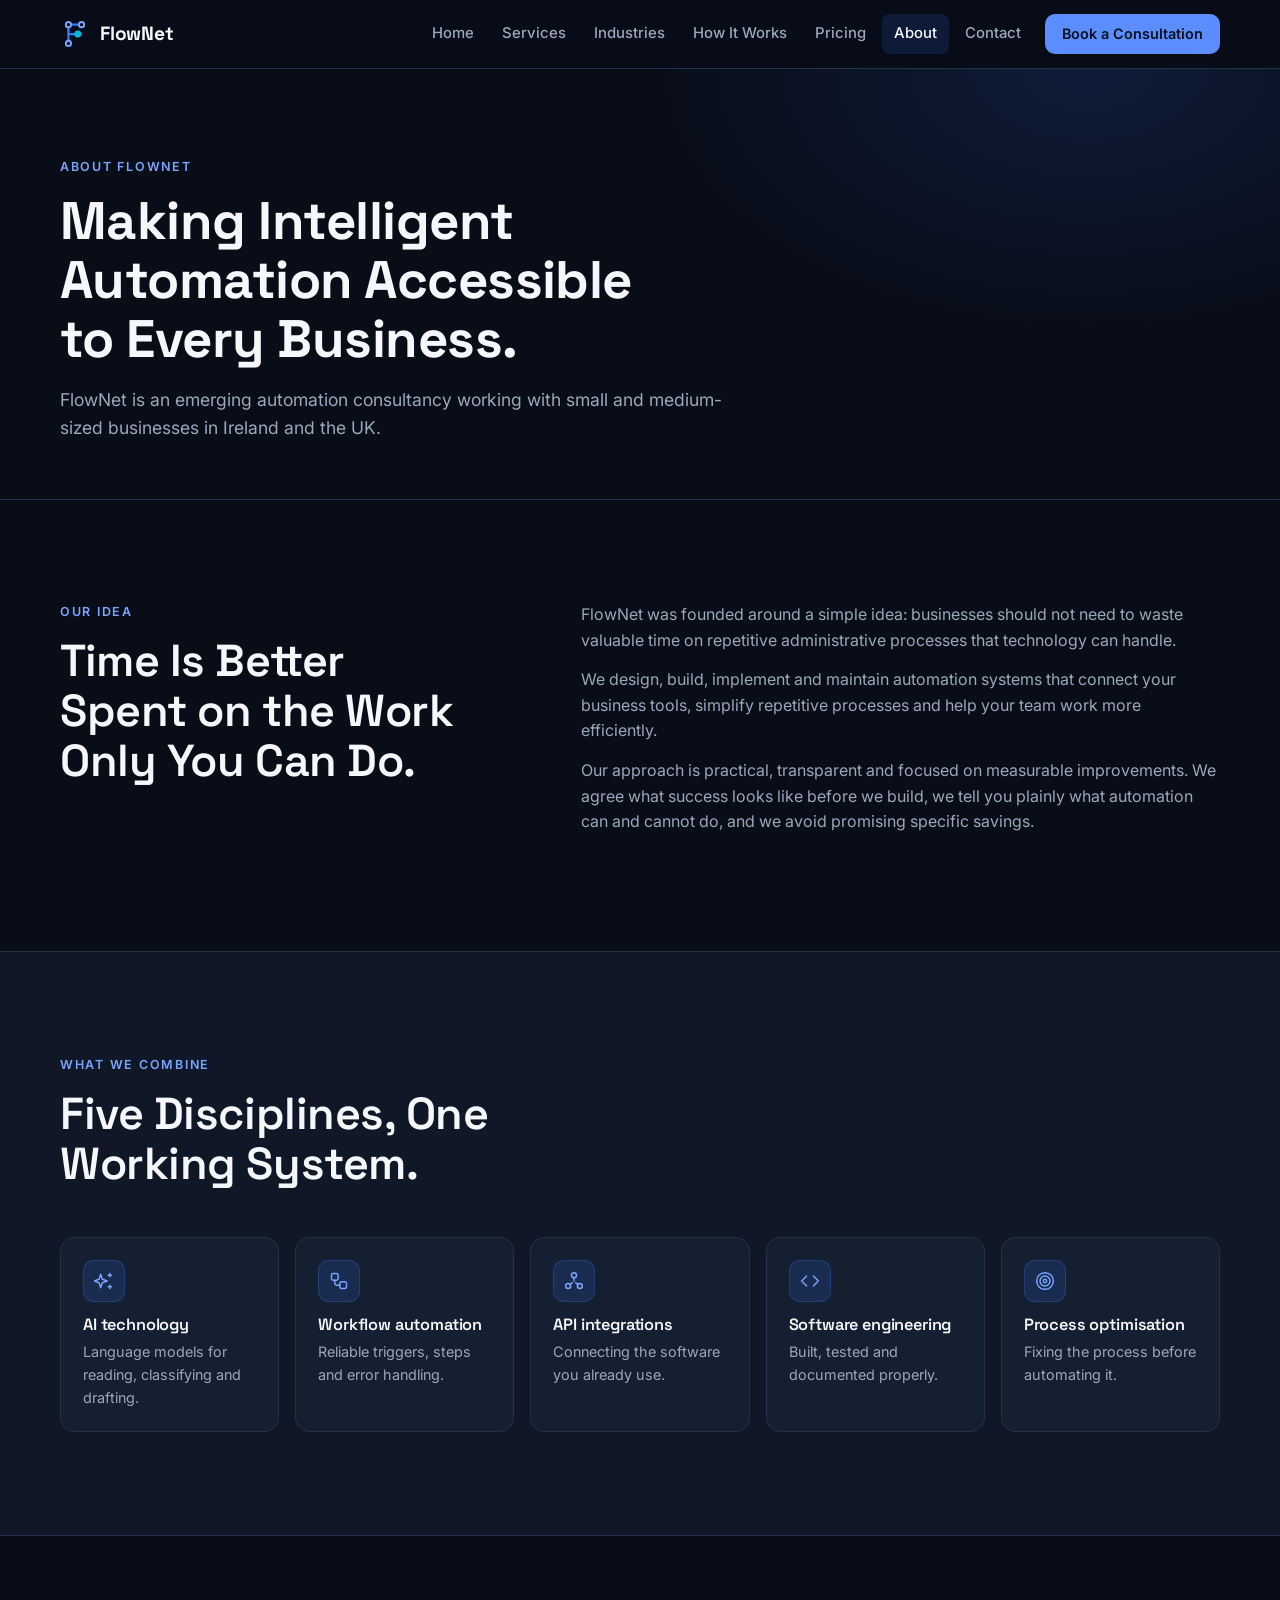
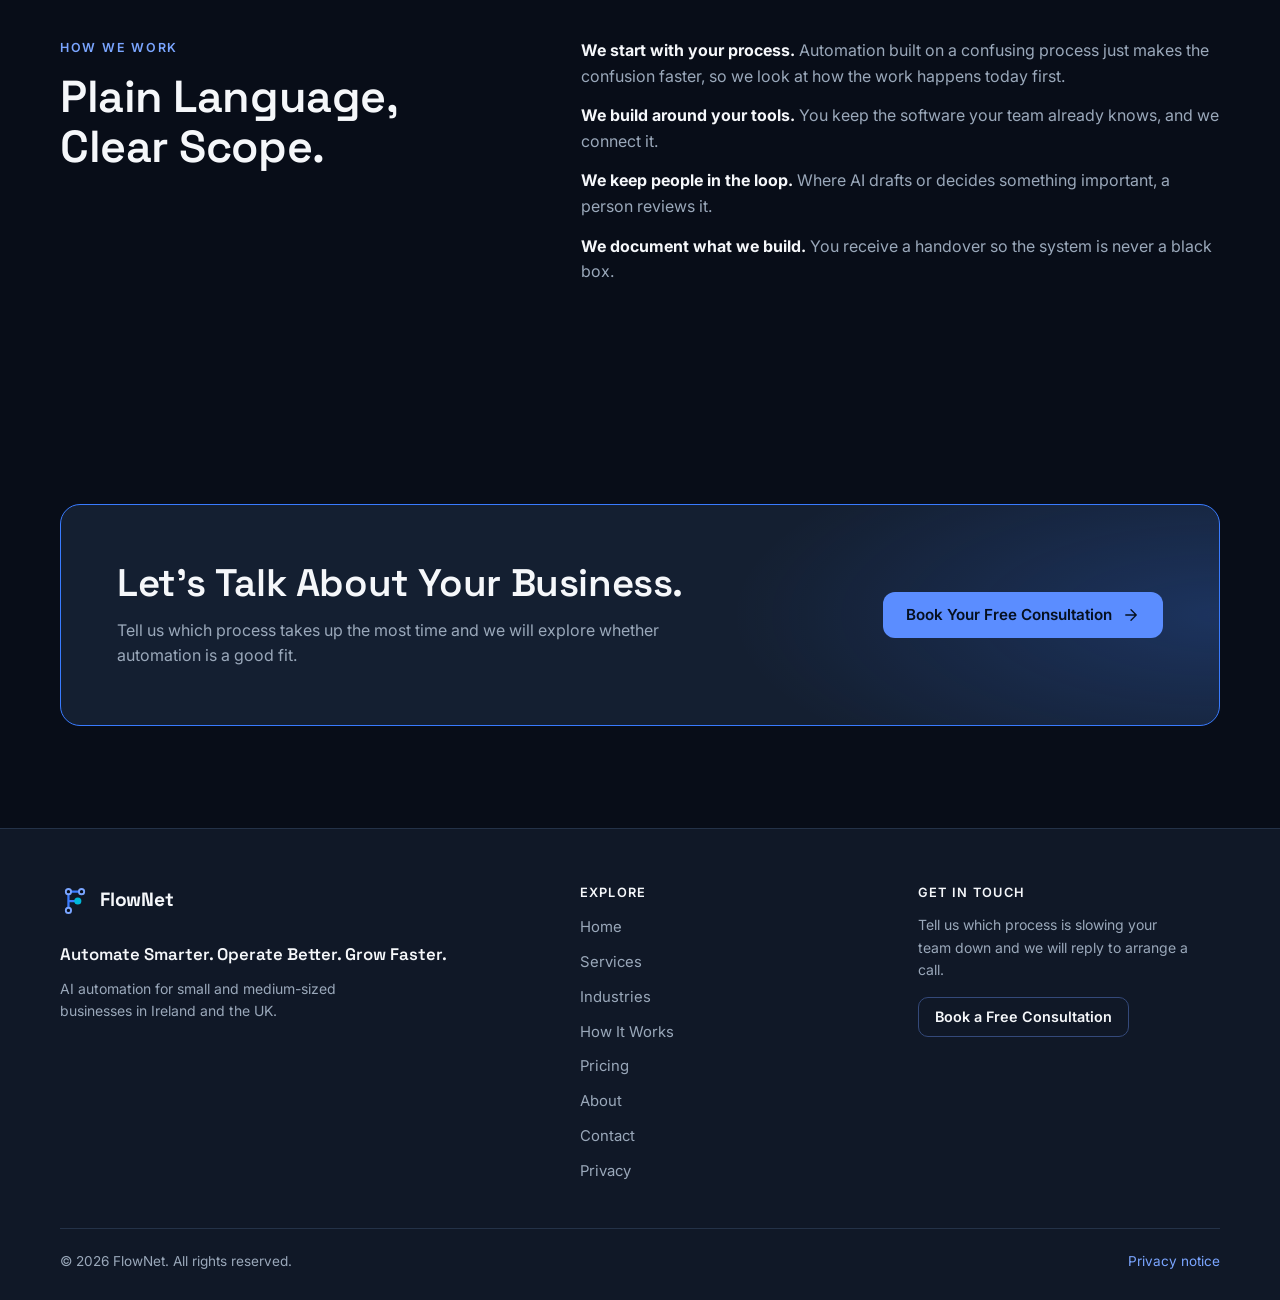
==== about.html @ 4395bc80 "Initial site" ====
<!doctype html>
<html lang="en-IE">
<head>
<meta charset="utf-8">
<meta name="viewport" content="width=device-width, initial-scale=1, viewport-fit=cover">
<title>About FlowNet | AI Automation Consultancy</title>
<meta name="description" content="FlowNet is an emerging AI automation consultancy helping small and medium-sized businesses in Ireland and the UK simplify repetitive work.">
<meta name="theme-color" content="#080d18">
<meta property="og:title" content="About FlowNet | AI Automation Consultancy">
<meta property="og:description" content="FlowNet is an emerging AI automation consultancy helping small and medium-sized businesses in Ireland and the UK simplify repetitive work.">
<meta property="og:type" content="website">
<meta property="og:site_name" content="FlowNet">
<link rel="icon" href="favicon.svg" type="image/svg+xml">
<link rel="preconnect" href="https://fonts.googleapis.com"><link rel="preconnect" href="https://fonts.gstatic.com" crossorigin><link rel="stylesheet" href="https://fonts.googleapis.com/css2?family=Inter:wght@400;500;600&amp;family=Space+Grotesk:wght@500;600;700&amp;display=swap">
<link rel="stylesheet" href="css/styles.css">

</head>
<body>
<a class="skip" href="#main">Skip to content</a><header class="site-header"><div class="wrap nav"><a class="brand" href="index.html" aria-label="FlowNet home"><svg viewBox="0 0 32 32" fill="none" aria-hidden="true"><path d="M9 6v20M9 6h14M9 16h10" stroke="#397bff" stroke-width="2.4" stroke-linecap="round" stroke-linejoin="round"/><circle cx="9" cy="6" r="2.8" fill="#080d18" stroke="#7aa5ff" stroke-width="2"/><circle cx="23" cy="6" r="2.8" fill="#080d18" stroke="#7aa5ff" stroke-width="2"/><circle cx="9" cy="26" r="2.8" fill="#080d18" stroke="#7aa5ff" stroke-width="2"/><circle cx="19" cy="16" r="2.8" fill="#00b8d9" stroke="#00b8d9" stroke-width="2"/></svg>FlowNet</a><button class="nav-toggle" id="nav-toggle" aria-expanded="false" aria-controls="nav-links" aria-label="Toggle menu"><span class="ic-menu"><svg class="ic" width="22" height="22" viewBox="0 0 24 24" fill="none" stroke="currentColor" stroke-width="1.75" stroke-linecap="round" stroke-linejoin="round" aria-hidden="true"><path d="M4 6h16M4 12h16M4 18h16"/></svg></span><span class="ic-x"><svg class="ic" width="22" height="22" viewBox="0 0 24 24" fill="none" stroke="currentColor" stroke-width="1.75" stroke-linecap="round" stroke-linejoin="round" aria-hidden="true"><path d="M18 6 6 18M6 6l12 12"/></svg></span></button><nav class="nav-links" id="nav-links" aria-label="Main"><a href="index.html">Home</a><a href="services.html">Services</a><a href="industries.html">Industries</a><a href="index.html#how-it-works">How It Works</a><a href="pricing.html">Pricing</a><a href="about.html" aria-current="page">About</a><a href="contact.html">Contact</a><span class="nav-cta"><a class="btn btn-primary btn-sm" href="contact.html#consult">Book a Consultation</a></span></nav></div></header>
<main id="main">
<section class="pg-hero"><div class="wrap"><p class="eyebrow">About FlowNet</p><h1>Making Intelligent Automation Accessible to Every Business.</h1><p class="lede">FlowNet is an emerging automation consultancy working with small and medium-sized businesses in Ireland and the UK.</p></div></section><section class="section"><div class="wrap split"><div><p class="eyebrow">Our idea</p><h2>Time Is Better Spent on the Work Only You Can Do.</h2></div>
<div class="prose"><p>FlowNet was founded around a simple idea: businesses should not need to waste valuable time on repetitive administrative processes that technology can handle.</p>
<p>We design, build, implement and maintain automation systems that connect your business tools, simplify repetitive processes and help your team work more efficiently.</p>
<p>Our approach is practical, transparent and focused on measurable improvements. We agree what success looks like before we build, we tell you plainly what automation can and cannot do, and we avoid promising specific savings.</p></div></div></section>
<section class="section alt"><div class="wrap"><div class="sec-head"><div><p class="eyebrow">What we combine</p><h2>Five Disciplines, One Working System.</h2></div></div>
<div class="pillars"><div class="card"><span class="ib"><svg class="ic" width="20" height="20" viewBox="0 0 24 24" fill="none" stroke="currentColor" stroke-width="1.75" stroke-linecap="round" stroke-linejoin="round" aria-hidden="true"><path d="M9.94 14.06 8 20l-1.94-5.94L0 12l6.06-2.06L8 4l1.94 5.94L16 12zM19 3v4M21 5h-4M19 17v4M21 19h-4"/></svg></span><h3>AI technology</h3><p>Language models for reading, classifying and drafting.</p></div><div class="card"><span class="ib"><svg class="ic" width="20" height="20" viewBox="0 0 24 24" fill="none" stroke="currentColor" stroke-width="1.75" stroke-linecap="round" stroke-linejoin="round" aria-hidden="true"><rect width="8" height="8" x="3" y="3" rx="2"/><path d="M7 11v4a2 2 0 0 0 2 2h4"/><rect width="8" height="8" x="13" y="13" rx="2"/></svg></span><h3>Workflow automation</h3><p>Reliable triggers, steps and error handling.</p></div><div class="card"><span class="ib"><svg class="ic" width="20" height="20" viewBox="0 0 24 24" fill="none" stroke="currentColor" stroke-width="1.75" stroke-linecap="round" stroke-linejoin="round" aria-hidden="true"><circle cx="12" cy="5" r="3"/><circle cx="5" cy="18" r="3"/><circle cx="19" cy="18" r="3"/><path d="M12 8v4M10 14l-3 2.5M14 14l3 2.5"/></svg></span><h3>API integrations</h3><p>Connecting the software you already use.</p></div><div class="card"><span class="ib"><svg class="ic" width="20" height="20" viewBox="0 0 24 24" fill="none" stroke="currentColor" stroke-width="1.75" stroke-linecap="round" stroke-linejoin="round" aria-hidden="true"><path d="m16 18 6-6-6-6M8 6l-6 6 6 6"/></svg></span><h3>Software engineering</h3><p>Built, tested and documented properly.</p></div><div class="card"><span class="ib"><svg class="ic" width="20" height="20" viewBox="0 0 24 24" fill="none" stroke="currentColor" stroke-width="1.75" stroke-linecap="round" stroke-linejoin="round" aria-hidden="true"><circle cx="12" cy="12" r="10"/><circle cx="12" cy="12" r="6"/><circle cx="12" cy="12" r="2"/></svg></span><h3>Process optimisation</h3><p>Fixing the process before automating it.</p></div></div></div></section>
<section class="section"><div class="wrap split"><div><p class="eyebrow">How we work</p><h2>Plain Language, Clear Scope.</h2></div>
<div class="prose"><p><strong>We start with your process.</strong> Automation built on a confusing process just makes the confusion faster, so we look at how the work happens today first.</p>
<p><strong>We build around your tools.</strong> You keep the software your team already knows, and we connect it.</p>
<p><strong>We keep people in the loop.</strong> Where AI drafts or decides something important, a person reviews it.</p>
<p><strong>We document what we build.</strong> You receive a handover so the system is never a black box.</p></div></div></section>
<section class="section"><div class="wrap"><div class="cta"><div><h2>Let's Talk About Your Business.</h2><p>Tell us which process takes up the most time and we will explore whether automation is a good fit.</p></div><a class="btn btn-primary" href="contact.html#consult">Book Your Free Consultation<svg class="ic" width="18" height="18" viewBox="0 0 24 24" fill="none" stroke="currentColor" stroke-width="1.75" stroke-linecap="round" stroke-linejoin="round" aria-hidden="true"><path d="M5 12h14M12 5l7 7-7 7"/></svg></a></div></div></section>
</main>
<footer class="site-footer"><div class="wrap"><div class="foot-grid"><div><a class="brand" href="index.html"><svg viewBox="0 0 32 32" fill="none" aria-hidden="true"><path d="M9 6v20M9 6h14M9 16h10" stroke="#397bff" stroke-width="2.4" stroke-linecap="round" stroke-linejoin="round"/><circle cx="9" cy="6" r="2.8" fill="#080d18" stroke="#7aa5ff" stroke-width="2"/><circle cx="23" cy="6" r="2.8" fill="#080d18" stroke="#7aa5ff" stroke-width="2"/><circle cx="9" cy="26" r="2.8" fill="#080d18" stroke="#7aa5ff" stroke-width="2"/><circle cx="19" cy="16" r="2.8" fill="#00b8d9" stroke="#00b8d9" stroke-width="2"/></svg>FlowNet</a><p class="foot-tag">Automate Smarter. Operate Better. Grow Faster.</p><p class="muted small" style="max-width:36ch">AI automation for small and medium-sized businesses in Ireland and the UK.</p></div><div><h4>Explore</h4><ul><li><a href="index.html">Home</a></li><li><a href="services.html">Services</a></li><li><a href="industries.html">Industries</a></li><li><a href="index.html#how-it-works">How It Works</a></li><li><a href="pricing.html">Pricing</a></li><li><a href="about.html">About</a></li><li><a href="contact.html">Contact</a></li><li><a href="privacy.html">Privacy</a></li></ul></div><div><h4>Get in touch</h4><p class="muted small" style="margin-bottom:16px;max-width:30ch">Tell us which process is slowing your team down and we will reply to arrange a call.</p><a class="btn btn-ghost btn-sm" href="contact.html#consult">Book a Free Consultation</a></div></div><div class="foot-bottom"><span>© 2026 FlowNet. All rights reserved.</span><a href="privacy.html">Privacy notice</a></div></div></footer>
<script src="js/config.js"></script>
<script src="js/main.js"></script>
</body>
</html>
---- css/styles.css ----
/* FlowNet design system
   Layout concept: dark technical canvas, one electric-blue accent, workflow connectors as the recurring motif.
   The brand is deliberately dark-only; every colour is a token defined here. */
:root {
  --bg: #080d18;
  --bg-2: #101827;
  --card: #141f31;
  --card-2: #1a2740;
  --accent: #397bff;
  --accent-hi: #7aa5ff;
  --accent-2: #00b8d9;
  --btn: #5b8dff;
  --btn-hover: #7aa5ff;
  --on-btn: #06101f;
  --fg: #f5f7fa;
  --fg-2: #9aa8ba;
  --line: #243248;
  --line-hi: #34497a;
  --ok: #4cd3a0;
  --err: #ff8a8a;
  --font-display: "Space Grotesk", "Inter", system-ui, sans-serif;
  --font-body: "Inter", system-ui, -apple-system, "Segoe UI", sans-serif;
  --radius: 14px;
  --radius-sm: 10px;
  --maxw: 1160px;
  color-scheme: dark;
}

*, *::before, *::after { box-sizing: border-box; }
html { scroll-behavior: smooth; scroll-padding-top: 84px; }
body {
  margin: 0;
  background: var(--bg);
  color: var(--fg);
  font-family: var(--font-body);
  font-size: 16px;
  line-height: 1.6;
  -webkit-font-smoothing: antialiased;
  overflow-x: hidden;
}
img, svg { max-width: 100%; }
a { color: var(--accent-hi); text-decoration: none; }
a:hover { text-decoration: underline; text-underline-offset: 3px; }
:focus-visible { outline: 2px solid var(--accent-hi); outline-offset: 3px; border-radius: 4px; }
h1, h2, h3, h4 { font-family: var(--font-display); line-height: 1.12; margin: 0; letter-spacing: -0.01em; text-wrap: balance; }
h1 { font-size: clamp(2.5rem, 6vw, 4.4rem); font-weight: 700; }
h2 { font-size: clamp(1.9rem, 3.6vw, 2.8rem); font-weight: 600; }
h3 { font-size: 1.25rem; font-weight: 600; }
h4 { font-size: 1.05rem; font-weight: 600; }
p { margin: 0; }
ul, ol { margin: 0; padding: 0; list-style: none; }
.ic { flex: none; }

.skip { position: absolute; left: -9999px; top: 8px; background: var(--btn); color: var(--on-btn); padding: 10px 16px; border-radius: 8px; z-index: 100; font-weight: 600; }
.skip:focus { left: 16px; text-decoration: none; }

.wrap {
  width: 100%;
  max-width: calc(var(--maxw) + 48px);
  margin-inline: auto;
  padding-left: max(24px, env(safe-area-inset-left, 0px));
  padding-right: max(24px, env(safe-area-inset-right, 0px));
}
@media (max-width: 520px) {
  .wrap { padding-left: max(16px, env(safe-area-inset-left, 0px)); padding-right: max(16px, env(safe-area-inset-right, 0px)); }
}
.section { padding-block: clamp(56px, 8vw, 104px); }
.section.alt { background: var(--bg-2); border-block: 1px solid var(--line); }
.eyebrow { font-size: 0.78rem; font-weight: 600; letter-spacing: 0.14em; text-transform: uppercase; color: var(--accent-hi); margin-bottom: 14px; }
.lede { color: var(--fg-2); font-size: 1.1rem; max-width: 62ch; }
.muted { color: var(--fg-2); }
.small { font-size: 0.875rem; }
.sec-head { display: flex; justify-content: space-between; align-items: flex-end; gap: 24px 48px; flex-wrap: wrap; margin-bottom: 48px; }
.sec-head > div { max-width: 640px; min-width: 0; }
.sec-head h2 + p { margin-top: 16px; color: var(--fg-2); }

/* Buttons */
.btn {
  display: inline-flex; align-items: center; justify-content: center; gap: 10px;
  min-height: 46px; padding: 0 22px; border-radius: 12px; border: 1px solid transparent;
  font: 600 0.95rem/1 var(--font-body); cursor: pointer; text-decoration: none !important;
  transition: background-color .18s, border-color .18s, transform .18s;
}
.btn-primary { background: var(--btn); color: var(--on-btn); }
.btn-primary:hover { background: var(--btn-hover); }
.btn-ghost { background: transparent; color: var(--fg); border-color: var(--line-hi); }
.btn-ghost:hover { border-color: var(--accent-hi); background: rgba(57,123,255,.08); }
.btn-sm { min-height: 40px; padding: 0 16px; font-size: 0.9rem; border-radius: 10px; }
.btn[disabled] { opacity: .6; cursor: progress; }
.link-arrow { display: inline-flex; align-items: center; gap: 8px; font-weight: 600; font-size: 0.95rem; }
.link-arrow:hover { gap: 12px; text-decoration: none; }
.link-arrow { transition: gap .18s; }
.actions { display: flex; flex-wrap: wrap; gap: 14px; align-items: center; }

/* Header */
.site-header { position: sticky; top: env(safe-area-inset-top, 0px); z-index: 50; background: rgba(8,13,24,.88); backdrop-filter: blur(14px); -webkit-backdrop-filter: blur(14px); border-bottom: 1px solid var(--line); }
body::before { content: ""; position: fixed; inset: 0 0 auto; height: env(safe-area-inset-top, 0px); background: var(--bg); z-index: 60; }
.nav { display: flex; align-items: center; justify-content: space-between; gap: 24px; min-height: 68px; }
.brand { display: inline-flex; align-items: center; gap: 10px; font-family: var(--font-display); font-weight: 700; font-size: 1.2rem; color: var(--fg); letter-spacing: -0.01em; }
.brand:hover { text-decoration: none; }
.brand svg { width: 30px; height: 30px; }
.nav-links { display: flex; align-items: center; gap: 4px; }
.nav-links a:not(.btn) { color: var(--fg-2); font-size: 0.93rem; font-weight: 500; padding: 8px 12px; border-radius: 8px; }
.nav-links a:not(.btn):hover { color: var(--fg); text-decoration: none; }
.nav-links a[aria-current="page"] { color: var(--fg); background: rgba(57,123,255,.14); }
.nav-cta { margin-left: 8px; }
.nav-toggle { display: none; background: none; border: 1px solid var(--line-hi); color: var(--fg); width: 44px; height: 44px; border-radius: 10px; cursor: pointer; align-items: center; justify-content: center; }
.nav-toggle .ic-x { display: none; }
.nav-toggle[aria-expanded="true"] .ic-menu { display: none; }
.nav-toggle[aria-expanded="true"] .ic-x { display: block; }
@media (max-width: 1000px) {
  .nav-toggle { display: inline-flex; }
  .nav-links { display: none; position: absolute; left: 0; right: 0; top: 100%; flex-direction: column; align-items: stretch; gap: 2px; padding: 12px max(16px, env(safe-area-inset-left, 0px)) 20px; background: var(--bg-2); border-bottom: 1px solid var(--line); }
  .nav-links.open { display: flex; }
  .nav-links a:not(.btn) { padding: 12px 14px; font-size: 1rem; }
  .nav-cta { margin: 8px 0 0; }
  .nav-cta .btn { width: 100%; }
}

/* Hero */
.hero { padding-block: clamp(40px, 7vw, 88px); background: radial-gradient(ellipse 60% 70% at 78% 40%, rgba(57,123,255,.16), transparent 70%); }
.hero-grid { display: grid; grid-template-columns: minmax(0, 1.05fr) minmax(0, 1fr); gap: 32px 56px; align-items: center; }
.hero h1 { margin-bottom: 22px; }
.hero .sub { font-family: var(--font-display); font-size: clamp(1.2rem, 2.2vw, 1.6rem); font-weight: 500; line-height: 1.3; max-width: 28ch; margin-bottom: 18px; }
.hero .lede { margin-bottom: 32px; max-width: 52ch; }
.hero-visual { min-width: 0; }
.hero-visual svg { width: 100%; height: auto; display: block; }
@media (max-width: 900px) { .hero-grid { grid-template-columns: minmax(0, 1fr); } .hero-visual { max-width: 460px; margin-inline: auto; } }
.pg-hero { padding-block: clamp(48px, 7vw, 88px) clamp(32px, 5vw, 56px); background: radial-gradient(ellipse 50% 90% at 85% 0%, rgba(57,123,255,.14), transparent 70%); border-bottom: 1px solid var(--line); }
.pg-hero h1 { font-size: clamp(2.1rem, 4.6vw, 3.3rem); max-width: 22ch; margin-bottom: 18px; }

/* Hero diagram */
.hn-line { stroke: var(--line-hi); stroke-width: 1.5; stroke-dasharray: 5 6; fill: none; animation: flowdash 1.6s linear infinite; }
@keyframes flowdash { to { stroke-dashoffset: -22; } }
.hn-ring { fill: none; stroke: var(--line); stroke-width: 1; }
.hn-node { fill: var(--card); stroke: var(--line-hi); stroke-width: 1.5; }
.hn-core { fill: var(--bg); stroke: var(--accent); stroke-width: 2; }
.hn-glow { fill: url(#coreglow); }
.hn-label { fill: var(--fg); font: 600 13px var(--font-body); text-anchor: middle; }
.hn-ico { stroke: var(--accent-hi); }
.hn-packet { fill: var(--accent-hi); }
@media (prefers-reduced-motion: reduce) { .hn-line { animation: none; } .hn-packet { display: none; } html { scroll-behavior: auto; } * { transition: none !important; } }

/* Value grid */
.split { display: grid; grid-template-columns: minmax(0, 5fr) minmax(0, 7fr); gap: 40px 64px; align-items: start; }
@media (max-width: 900px) { .split { grid-template-columns: minmax(0, 1fr); } }
.values { display: grid; grid-template-columns: repeat(2, minmax(0, 1fr)); gap: 0 32px; }
.value { padding: 26px 0; border-top: 1px solid var(--line); }
.value .ib { margin-bottom: 14px; }
.value h3 { margin-bottom: 8px; font-size: 1.1rem; }
.value p { color: var(--fg-2); font-size: 0.95rem; }
@media (max-width: 560px) { .values { grid-template-columns: minmax(0, 1fr); } }
.ib { width: 42px; height: 42px; border-radius: 11px; background: rgba(57,123,255,.14); color: var(--accent-hi); display: inline-flex; align-items: center; justify-content: center; border: 1px solid rgba(57,123,255,.25); }

/* Cards */
.card { background: var(--card); border: 1px solid var(--line); border-radius: var(--radius); padding: 28px; min-width: 0; }
.grid-2 { display: grid; grid-template-columns: repeat(2, minmax(0, 1fr)); gap: 20px; }
.grid-3 { display: grid; grid-template-columns: repeat(3, minmax(0, 1fr)); gap: 20px; }
@media (max-width: 960px) { .grid-3 { grid-template-columns: repeat(2, minmax(0, 1fr)); } }
@media (max-width: 680px) { .grid-2, .grid-3 { grid-template-columns: minmax(0, 1fr); } }
.svc-feature { display: grid; grid-template-columns: minmax(0, 1fr) minmax(0, 1fr); gap: 32px; align-items: center; padding: 36px; margin-bottom: 20px; background: linear-gradient(135deg, var(--card), var(--card-2)); }
@media (max-width: 800px) { .svc-feature { grid-template-columns: minmax(0, 1fr); padding: 24px; } }
.tag { display: inline-block; font-size: 0.72rem; font-weight: 600; letter-spacing: .1em; text-transform: uppercase; color: var(--accent-hi); background: rgba(57,123,255,.12); border: 1px solid rgba(57,123,255,.3); border-radius: 999px; padding: 5px 12px; margin-bottom: 18px; }
.svc h3 { display: flex; align-items: center; gap: 12px; margin-bottom: 10px; }
.svc-feature h3 { font-size: 1.7rem; }
.svc p.d { color: var(--fg-2); margin-bottom: 20px; }
.svc .ib { margin-bottom: 18px; }
.checks { display: grid; gap: 10px; }
.checks li { display: flex; gap: 10px; align-items: flex-start; font-size: 0.93rem; color: var(--fg); }
.checks .ic { color: var(--accent-hi); margin-top: 3px; }
.checks.two { grid-template-columns: repeat(2, minmax(0, 1fr)); gap: 10px 18px; }
@media (max-width: 520px) { .checks.two { grid-template-columns: minmax(0, 1fr); } }
.panel { background: var(--bg); border: 1px solid var(--line); border-radius: var(--radius-sm); padding: 24px; }
.svc-foot { display: flex; flex-wrap: wrap; gap: 14px 22px; align-items: center; margin-top: 24px; padding-top: 20px; border-top: 1px solid var(--line); }
.svc-grid { display: grid; grid-template-columns: repeat(2, minmax(0, 1fr)); gap: 20px; }
@media (max-width: 800px) { .svc-grid { grid-template-columns: minmax(0, 1fr); } }
.svc-grid .card { display: flex; flex-direction: column; }
.svc-grid .card .checks { margin-bottom: 24px; }
.svc-grid .svc-foot { margin-top: auto; }

/* Workflow chain */
.chain { display: grid; grid-template-columns: repeat(auto-fit, minmax(150px, 1fr)); gap: 14px; counter-reset: step; }
.chain li { position: relative; background: var(--card); border: 1px solid var(--line); border-radius: var(--radius-sm); padding: 18px 16px; min-width: 0; }
.chain li .ib { width: 36px; height: 36px; margin-bottom: 12px; border-radius: 9px; }
.chain li h4 { font-size: 0.95rem; margin-bottom: 4px; }
.chain li p { font-size: 0.85rem; color: var(--fg-2); line-height: 1.45; }
.chain li:not(:last-child)::after { content: ""; position: absolute; right: -14px; top: 38px; width: 14px; height: 2px; background: linear-gradient(90deg, var(--line-hi), var(--accent)); }
@media (max-width: 760px) { .chain { grid-template-columns: minmax(0, 1fr); } .chain li:not(:last-child)::after { right: auto; left: 34px; top: 100%; width: 2px; height: 14px; background: linear-gradient(180deg, var(--line-hi), var(--accent)); } }
.diagram-note { margin-top: 14px; font-size: 0.85rem; color: var(--fg-2); }

/* Process */
.process { display: grid; grid-template-columns: repeat(4, minmax(0, 1fr)); gap: 28px; position: relative; }
.step .num { display: inline-flex; align-items: center; justify-content: center; width: 44px; height: 44px; border-radius: 50%; border: 1px solid var(--accent); background: var(--bg-2); color: var(--accent-hi); font: 600 0.9rem var(--font-display); margin-bottom: 20px; position: relative; z-index: 1; }
.step h3 { margin-bottom: 8px; }
.step p { color: var(--fg-2); font-size: 0.95rem; }
.process::before { content: ""; position: absolute; left: 22px; right: 22px; top: 22px; border-top: 1px dashed var(--line-hi); }
@media (max-width: 900px) {
  .process { grid-template-columns: minmax(0, 1fr); gap: 0; }
  .process::before { left: 22px; right: auto; top: 22px; bottom: 40px; border-top: 0; border-left: 1px dashed var(--line-hi); }
  .step { display: grid; grid-template-columns: 44px minmax(0, 1fr); gap: 4px 20px; padding-bottom: 28px; }
  .step .num { grid-row: span 2; margin: 0; }
}

/* Chips */
.chips { display: flex; flex-wrap: wrap; gap: 12px; }
.chip { display: inline-flex; align-items: center; gap: 9px; padding: 10px 16px; border-radius: 999px; background: var(--card); border: 1px solid var(--line); font-size: 0.92rem; font-weight: 500; }
.chip .ic { color: var(--accent-hi); }

/* Industries */
.ind { display: flex; flex-direction: column; gap: 12px; }
.ind h3 { display: flex; align-items: center; gap: 12px; }
.ind .ex { color: var(--fg-2); font-size: 0.93rem; }
.ind .link-arrow { margin-top: auto; padding-top: 8px; }
.ind-block { display: grid; grid-template-columns: minmax(0, 5fr) minmax(0, 7fr); gap: 28px 56px; padding-block: 44px; border-top: 1px solid var(--line); }
.ind-block:first-of-type { border-top: 0; padding-top: 0; }
.ind-block h2 { font-size: clamp(1.6rem, 3vw, 2.1rem); margin-bottom: 14px; }
.ind-block .ex { margin-top: 18px; padding: 16px 18px; border-left: 2px solid var(--accent); background: var(--card); border-radius: 0 var(--radius-sm) var(--radius-sm) 0; color: var(--fg-2); font-size: 0.95rem; }
.ind-block .ex strong { color: var(--fg); display: block; font-size: 0.78rem; letter-spacing: .1em; text-transform: uppercase; margin-bottom: 4px; }
@media (max-width: 860px) { .ind-block { grid-template-columns: minmax(0, 1fr); } }

/* Service detail */
.svc-detail { padding-block: 56px; border-top: 1px solid var(--line); scroll-margin-top: 84px; }
.svc-detail:first-of-type { border-top: 0; }
.svc-detail > .wrap > header { display: flex; gap: 20px; align-items: flex-start; margin-bottom: 36px; }
.svc-detail h2 { font-size: clamp(1.7rem, 3.2vw, 2.4rem); }
.svc-detail header p { color: var(--fg-2); margin-top: 8px; max-width: 60ch; }
.pnp { display: grid; grid-template-columns: repeat(2, minmax(0, 1fr)); gap: 20px; margin-bottom: 28px; }
@media (max-width: 760px) { .pnp { grid-template-columns: minmax(0, 1fr); } }
.pnp h4, .trio h4 { color: var(--accent-hi); font: 600 0.78rem var(--font-body); letter-spacing: .12em; text-transform: uppercase; margin-bottom: 10px; }
.pnp p { color: var(--fg-2); }
.trio { display: grid; grid-template-columns: repeat(3, minmax(0, 1fr)); gap: 20px; margin-top: 28px; }
@media (max-width: 900px) { .trio { grid-template-columns: minmax(0, 1fr); } }
.trio ul { display: grid; gap: 10px; }
.trio li { display: flex; gap: 10px; font-size: 0.93rem; color: var(--fg-2); }
.trio li .ic { color: var(--accent-hi); margin-top: 3px; }
.subnav { display: flex; flex-wrap: wrap; gap: 10px; margin-top: 28px; }
.subnav a { padding: 8px 14px; border: 1px solid var(--line-hi); border-radius: 999px; color: var(--fg-2); font-size: 0.9rem; font-weight: 500; }
.subnav a:hover { color: var(--fg); border-color: var(--accent-hi); text-decoration: none; }

/* Pricing */
.price-grid { display: grid; grid-template-columns: repeat(3, minmax(0, 1fr)); gap: 20px; align-items: stretch; }
@media (max-width: 960px) { .price-grid { grid-template-columns: minmax(0, 1fr); max-width: 560px; } }
.plan { display: flex; flex-direction: column; gap: 6px; }
.plan.hl { border-color: var(--accent); background: linear-gradient(180deg, var(--card-2), var(--card)); }
.plan .from { font-size: 0.8rem; color: var(--fg-2); text-transform: uppercase; letter-spacing: .1em; margin-top: 14px; }
.plan .amt { font: 700 2.6rem/1.1 var(--font-display); letter-spacing: -0.02em; }
.plan .amt small { font: 500 0.95rem var(--font-body); color: var(--fg-2); letter-spacing: 0; }
.plan .for { color: var(--fg-2); font-size: 0.93rem; margin-block: 8px 20px; min-height: 3.2em; }
.plan .checks { margin-bottom: 28px; }
.plan .btn { margin-top: auto; }
.note { display: flex; gap: 12px; align-items: flex-start; padding: 16px 18px; border: 1px solid var(--line); background: var(--card); border-radius: var(--radius-sm); font-size: 0.9rem; color: var(--fg-2); }
.note .ic { color: var(--accent-hi); margin-top: 3px; }
.care { display: grid; grid-template-columns: repeat(3, minmax(0, 1fr)); gap: 20px; }
@media (max-width: 960px) { .care { grid-template-columns: minmax(0, 1fr); max-width: 560px; } }

/* FAQ */
.faq { display: grid; border: 1px solid var(--line); border-radius: var(--radius); background: var(--card); overflow: hidden; }
.faq details { border-top: 1px solid var(--line); }
.faq details:first-child { border-top: 0; }
.faq summary { list-style: none; cursor: pointer; display: flex; justify-content: space-between; align-items: center; gap: 16px; padding: 18px 22px; font-weight: 600; font-size: 0.97rem; }
.faq summary::-webkit-details-marker { display: none; }
.faq summary .ic { color: var(--accent-hi); transition: transform .2s; }
.faq details[open] summary .ic { transform: rotate(180deg); }
.faq summary:hover { background: rgba(57,123,255,.06); }
.faq .ans { padding: 0 22px 20px; color: var(--fg-2); font-size: 0.95rem; max-width: 70ch; }
.faq .ans a { font-weight: 500; }

/* CTA */
.cta { border: 1px solid var(--accent); border-radius: 20px; padding: clamp(28px, 5vw, 56px); display: flex; flex-wrap: wrap; justify-content: space-between; align-items: center; gap: 28px 48px; background: radial-gradient(ellipse 60% 120% at 100% 50%, rgba(57,123,255,.22), transparent 70%), var(--card); }
.cta > div { max-width: 600px; min-width: 0; }
.cta h2 { font-size: clamp(1.7rem, 3.2vw, 2.4rem); margin-bottom: 14px; }
.cta p { color: var(--fg-2); }

/* Prose */
.prose { max-width: 70ch; }
.prose h2 { font-size: 1.5rem; margin: 40px 0 12px; }
.prose p, .prose li { color: var(--fg-2); margin-bottom: 14px; }
.prose ul { list-style: disc; padding-left: 22px; }
.prose strong { color: var(--fg); }
.pillars { display: grid; grid-template-columns: repeat(auto-fit, minmax(190px, 1fr)); gap: 16px; }
.pillars .card { padding: 22px; }
.pillars h3 { font-size: 1.02rem; margin: 14px 0 6px; }
.pillars p { color: var(--fg-2); font-size: 0.9rem; }

/* Form */
.contact-grid { display: grid; grid-template-columns: minmax(0, 7fr) minmax(0, 4fr); gap: 32px 48px; align-items: start; }
@media (max-width: 960px) { .contact-grid { grid-template-columns: minmax(0, 1fr); } }
.form-card { padding: clamp(22px, 4vw, 36px); }
.form-grid { display: grid; grid-template-columns: repeat(2, minmax(0, 1fr)); gap: 20px; }
.field { display: flex; flex-direction: column; gap: 7px; min-width: 0; }
.field.full { grid-column: 1 / -1; }
@media (max-width: 640px) { .form-grid { grid-template-columns: minmax(0, 1fr); } }
label, .lbl { font-size: 0.9rem; font-weight: 600; }
label .opt { color: var(--fg-2); font-weight: 400; }
input[type=text], input[type=email], input[type=url], select, textarea {
  width: 100%; background: var(--bg); color: var(--fg); border: 1px solid var(--line-hi); border-radius: 10px;
  padding: 12px 14px; font: 400 1rem var(--font-body); min-height: 46px;
}
textarea { min-height: 112px; resize: vertical; }
input:focus, select:focus, textarea:focus { outline: 2px solid var(--accent-hi); outline-offset: 1px; border-color: var(--accent-hi); }
input::placeholder, textarea::placeholder { color: #6b7a90; }
.field.invalid input, .field.invalid select, .field.invalid textarea { border-color: var(--err); }
.err { color: var(--err); font-size: 0.85rem; min-height: 0; }
.err:empty { display: none; }
.hp { position: absolute; left: -9999px; width: 1px; height: 1px; overflow: hidden; }
.consent { display: flex; gap: 12px; align-items: flex-start; font-size: 0.9rem; color: var(--fg-2); font-weight: 400; }
.consent input { width: 20px; height: 20px; margin-top: 2px; accent-color: var(--btn); flex: none; }
.status { margin-top: 18px; padding: 14px 16px; border-radius: 10px; font-size: 0.95rem; border: 1px solid var(--err); color: var(--err); background: rgba(255,138,138,.08); }
.status:empty { display: none; }
.success { text-align: left; padding: 8px 0; }
.success .ib { width: 52px; height: 52px; color: var(--ok); background: rgba(76,211,160,.12); border-color: rgba(76,211,160,.35); margin-bottom: 20px; }
.success h2 { font-size: 1.8rem; margin-bottom: 12px; }
.side-list { display: grid; gap: 22px; }
.side-list li { display: grid; grid-template-columns: 40px minmax(0, 1fr); gap: 4px 14px; }
.side-list .ib { grid-row: span 2; width: 40px; height: 40px; }
.side-list p { color: var(--fg-2); font-size: 0.92rem; }
.book { display: none; }
.book.on { display: block; }

/* Footer */
.site-footer { background: var(--bg-2); border-top: 1px solid var(--line); padding-block: 56px 28px; }
.foot-grid { display: grid; grid-template-columns: minmax(0, 1.6fr) minmax(0, 1fr) minmax(0, 1fr); gap: 36px; }
@media (max-width: 760px) { .foot-grid { grid-template-columns: minmax(0, 1fr); } }
.foot-grid h4 { font: 600 0.8rem var(--font-body); letter-spacing: .1em; text-transform: uppercase; margin-bottom: 14px; }
.foot-grid ul { display: grid; gap: 9px; }
.foot-grid ul a { color: var(--fg-2); font-size: 0.93rem; }
.foot-grid ul a:hover { color: var(--fg); }
.foot-tag { font-family: var(--font-display); font-weight: 600; font-size: 1.05rem; margin: 18px 0 10px; }
.foot-bottom { margin-top: 44px; padding-top: 22px; border-top: 1px solid var(--line); display: flex; justify-content: space-between; flex-wrap: wrap; gap: 10px; color: var(--fg-2); font-size: 0.85rem; }
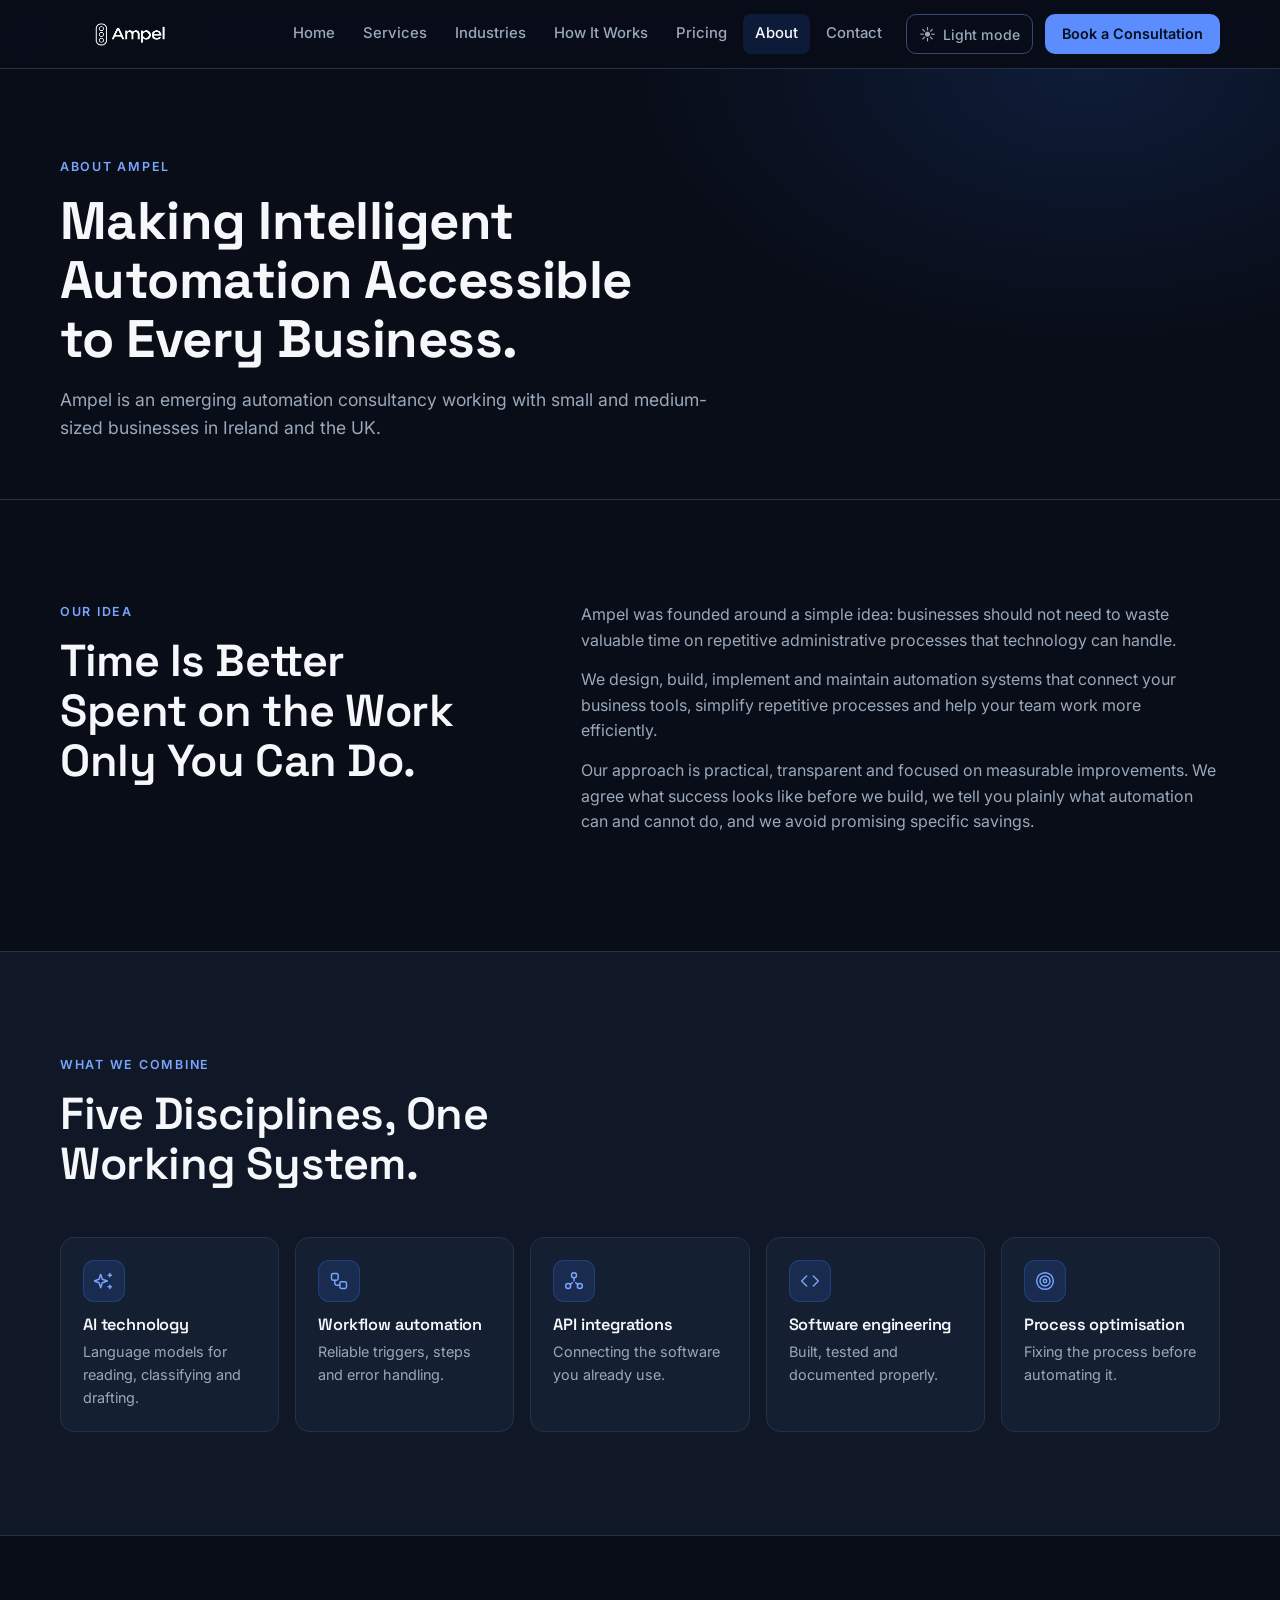
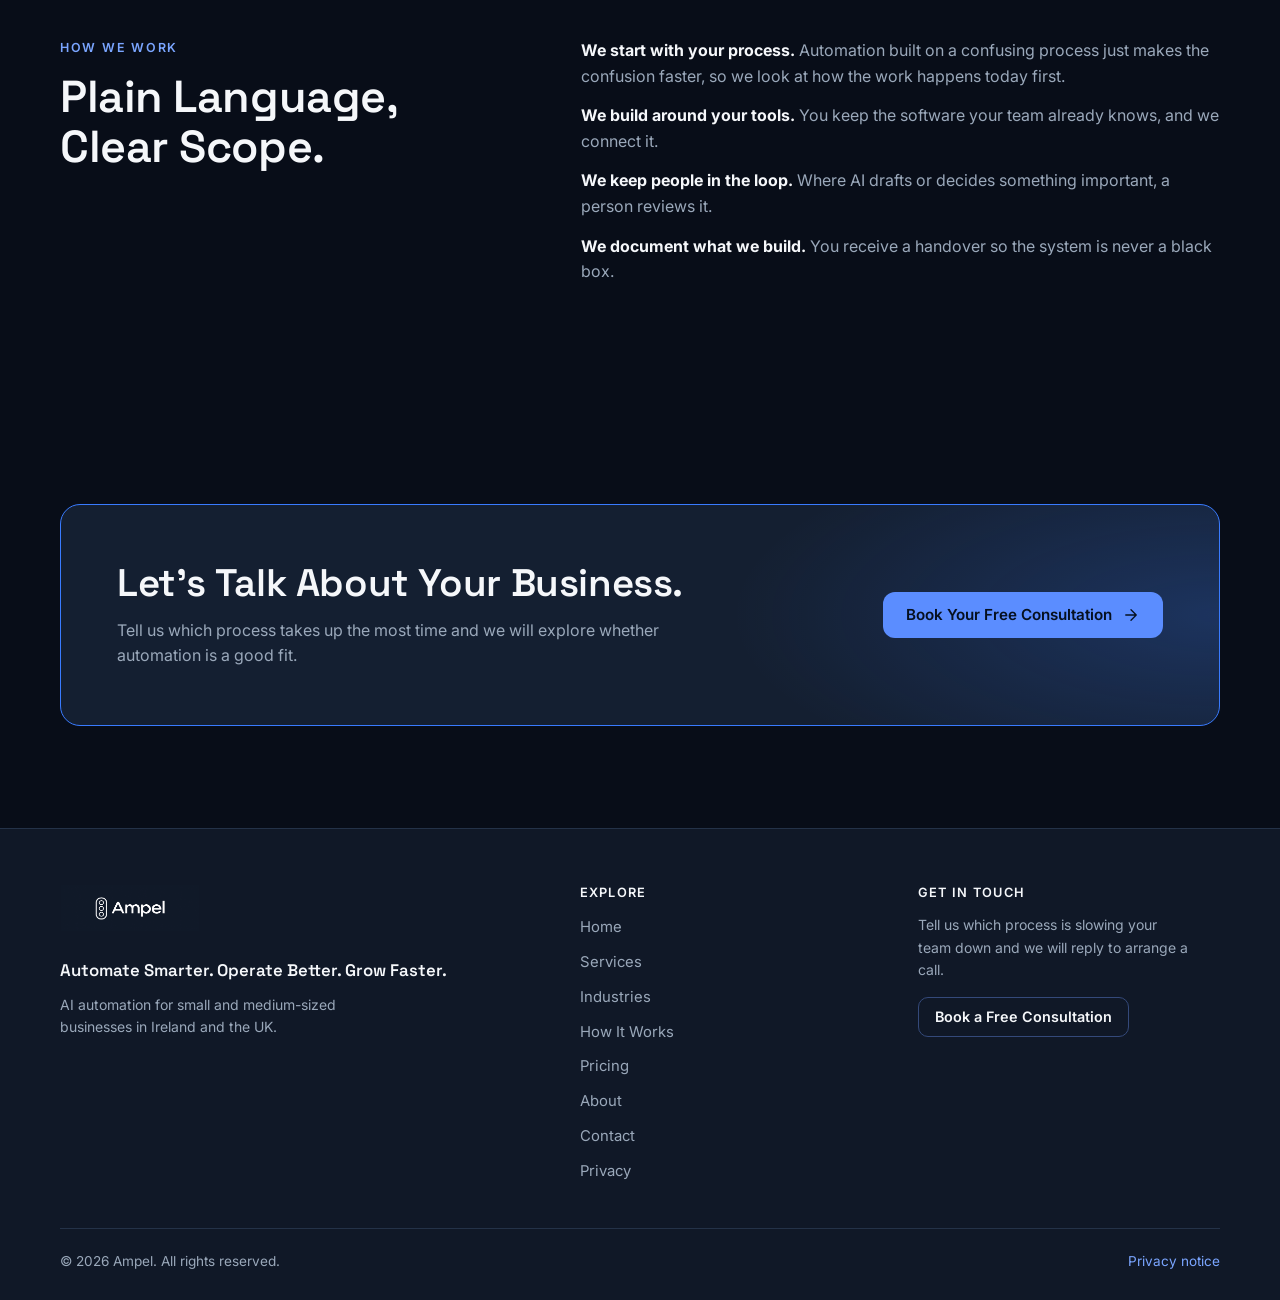
==== commit 481f970a: "Update site layout" ====
--- a/about.html
+++ b/about.html
@@ -3,23 +3,23 @@
 <head>
 <meta charset="utf-8">
 <meta name="viewport" content="width=device-width, initial-scale=1, viewport-fit=cover">
-<title>About FlowNet | AI Automation Consultancy</title>
-<meta name="description" content="FlowNet is an emerging AI automation consultancy helping small and medium-sized businesses in Ireland and the UK simplify repetitive work.">
+<title>About Ampel | AI Automation Consultancy</title>
+<meta name="description" content="Ampel is an emerging AI automation consultancy helping small and medium-sized businesses in Ireland and the UK simplify repetitive work.">
 <meta name="theme-color" content="#080d18">
-<meta property="og:title" content="About FlowNet | AI Automation Consultancy">
-<meta property="og:description" content="FlowNet is an emerging AI automation consultancy helping small and medium-sized businesses in Ireland and the UK simplify repetitive work.">
+<meta property="og:title" content="About Ampel | AI Automation Consultancy">
+<meta property="og:description" content="Ampel is an emerging AI automation consultancy helping small and medium-sized businesses in Ireland and the UK simplify repetitive work.">
 <meta property="og:type" content="website">
-<meta property="og:site_name" content="FlowNet">
-<link rel="icon" href="favicon.svg" type="image/svg+xml">
+<meta property="og:site_name" content="Ampel">
+<link rel="icon" href="Ampel image.png" type="image/png">
 <link rel="preconnect" href="https://fonts.googleapis.com"><link rel="preconnect" href="https://fonts.gstatic.com" crossorigin><link rel="stylesheet" href="https://fonts.googleapis.com/css2?family=Inter:wght@400;500;600&amp;family=Space+Grotesk:wght@500;600;700&amp;display=swap">
 <link rel="stylesheet" href="css/styles.css">
 
 </head>
 <body>
-<a class="skip" href="#main">Skip to content</a><header class="site-header"><div class="wrap nav"><a class="brand" href="index.html" aria-label="FlowNet home"><svg viewBox="0 0 32 32" fill="none" aria-hidden="true"><path d="M9 6v20M9 6h14M9 16h10" stroke="#397bff" stroke-width="2.4" stroke-linecap="round" stroke-linejoin="round"/><circle cx="9" cy="6" r="2.8" fill="#080d18" stroke="#7aa5ff" stroke-width="2"/><circle cx="23" cy="6" r="2.8" fill="#080d18" stroke="#7aa5ff" stroke-width="2"/><circle cx="9" cy="26" r="2.8" fill="#080d18" stroke="#7aa5ff" stroke-width="2"/><circle cx="19" cy="16" r="2.8" fill="#00b8d9" stroke="#00b8d9" stroke-width="2"/></svg>FlowNet</a><button class="nav-toggle" id="nav-toggle" aria-expanded="false" aria-controls="nav-links" aria-label="Toggle menu"><span class="ic-menu"><svg class="ic" width="22" height="22" viewBox="0 0 24 24" fill="none" stroke="currentColor" stroke-width="1.75" stroke-linecap="round" stroke-linejoin="round" aria-hidden="true"><path d="M4 6h16M4 12h16M4 18h16"/></svg></span><span class="ic-x"><svg class="ic" width="22" height="22" viewBox="0 0 24 24" fill="none" stroke="currentColor" stroke-width="1.75" stroke-linecap="round" stroke-linejoin="round" aria-hidden="true"><path d="M18 6 6 18M6 6l12 12"/></svg></span></button><nav class="nav-links" id="nav-links" aria-label="Main"><a href="index.html">Home</a><a href="services.html">Services</a><a href="industries.html">Industries</a><a href="index.html#how-it-works">How It Works</a><a href="pricing.html">Pricing</a><a href="about.html" aria-current="page">About</a><a href="contact.html">Contact</a><span class="nav-cta"><a class="btn btn-primary btn-sm" href="contact.html#consult">Book a Consultation</a></span></nav></div></header>
+<a class="skip" href="#main">Skip to content</a><header class="site-header"><div class="wrap nav"><a class="brand" href="index.html" aria-label="Ampel home"><img class="brand-logo" src="Ampel image.png" alt="Ampel logo"></a><button class="nav-toggle" id="nav-toggle" aria-expanded="false" aria-controls="nav-links" aria-label="Toggle menu"><span class="ic-menu"><svg class="ic" width="22" height="22" viewBox="0 0 24 24" fill="none" stroke="currentColor" stroke-width="1.75" stroke-linecap="round" stroke-linejoin="round" aria-hidden="true"><path d="M4 6h16M4 12h16M4 18h16"/></svg></span><span class="ic-x"><svg class="ic" width="22" height="22" viewBox="0 0 24 24" fill="none" stroke="currentColor" stroke-width="1.75" stroke-linecap="round" stroke-linejoin="round" aria-hidden="true"><path d="M18 6 6 18M6 6l12 12"/></svg></span></button><nav class="nav-links" id="nav-links" aria-label="Main"><a href="index.html">Home</a><a href="services.html">Services</a><a href="industries.html">Industries</a><a href="index.html#how-it-works">How It Works</a><a href="pricing.html">Pricing</a><a href="about.html" aria-current="page">About</a><a href="contact.html">Contact</a><button class="theme-toggle" id="theme-toggle" type="button" aria-pressed="false"><span class="theme-icon" aria-hidden="true">?</span><span class="theme-label">Light mode</span></button><span class="nav-cta"><a class="btn btn-primary btn-sm" href="contact.html#consult">Book a Consultation</a></span></nav></div></header>
 <main id="main">
-<section class="pg-hero"><div class="wrap"><p class="eyebrow">About FlowNet</p><h1>Making Intelligent Automation Accessible to Every Business.</h1><p class="lede">FlowNet is an emerging automation consultancy working with small and medium-sized businesses in Ireland and the UK.</p></div></section><section class="section"><div class="wrap split"><div><p class="eyebrow">Our idea</p><h2>Time Is Better Spent on the Work Only You Can Do.</h2></div>
-<div class="prose"><p>FlowNet was founded around a simple idea: businesses should not need to waste valuable time on repetitive administrative processes that technology can handle.</p>
+<section class="pg-hero"><div class="wrap"><p class="eyebrow">About Ampel</p><h1>Making Intelligent Automation Accessible to Every Business.</h1><p class="lede">Ampel is an emerging automation consultancy working with small and medium-sized businesses in Ireland and the UK.</p></div></section><section class="section"><div class="wrap split"><div><p class="eyebrow">Our idea</p><h2>Time Is Better Spent on the Work Only You Can Do.</h2></div>
+<div class="prose"><p>Ampel was founded around a simple idea: businesses should not need to waste valuable time on repetitive administrative processes that technology can handle.</p>
 <p>We design, build, implement and maintain automation systems that connect your business tools, simplify repetitive processes and help your team work more efficiently.</p>
 <p>Our approach is practical, transparent and focused on measurable improvements. We agree what success looks like before we build, we tell you plainly what automation can and cannot do, and we avoid promising specific savings.</p></div></div></section>
 <section class="section alt"><div class="wrap"><div class="sec-head"><div><p class="eyebrow">What we combine</p><h2>Five Disciplines, One Working System.</h2></div></div>
@@ -31,7 +31,7 @@
 <p><strong>We document what we build.</strong> You receive a handover so the system is never a black box.</p></div></div></section>
 <section class="section"><div class="wrap"><div class="cta"><div><h2>Let's Talk About Your Business.</h2><p>Tell us which process takes up the most time and we will explore whether automation is a good fit.</p></div><a class="btn btn-primary" href="contact.html#consult">Book Your Free Consultation<svg class="ic" width="18" height="18" viewBox="0 0 24 24" fill="none" stroke="currentColor" stroke-width="1.75" stroke-linecap="round" stroke-linejoin="round" aria-hidden="true"><path d="M5 12h14M12 5l7 7-7 7"/></svg></a></div></div></section>
 </main>
-<footer class="site-footer"><div class="wrap"><div class="foot-grid"><div><a class="brand" href="index.html"><svg viewBox="0 0 32 32" fill="none" aria-hidden="true"><path d="M9 6v20M9 6h14M9 16h10" stroke="#397bff" stroke-width="2.4" stroke-linecap="round" stroke-linejoin="round"/><circle cx="9" cy="6" r="2.8" fill="#080d18" stroke="#7aa5ff" stroke-width="2"/><circle cx="23" cy="6" r="2.8" fill="#080d18" stroke="#7aa5ff" stroke-width="2"/><circle cx="9" cy="26" r="2.8" fill="#080d18" stroke="#7aa5ff" stroke-width="2"/><circle cx="19" cy="16" r="2.8" fill="#00b8d9" stroke="#00b8d9" stroke-width="2"/></svg>FlowNet</a><p class="foot-tag">Automate Smarter. Operate Better. Grow Faster.</p><p class="muted small" style="max-width:36ch">AI automation for small and medium-sized businesses in Ireland and the UK.</p></div><div><h4>Explore</h4><ul><li><a href="index.html">Home</a></li><li><a href="services.html">Services</a></li><li><a href="industries.html">Industries</a></li><li><a href="index.html#how-it-works">How It Works</a></li><li><a href="pricing.html">Pricing</a></li><li><a href="about.html">About</a></li><li><a href="contact.html">Contact</a></li><li><a href="privacy.html">Privacy</a></li></ul></div><div><h4>Get in touch</h4><p class="muted small" style="margin-bottom:16px;max-width:30ch">Tell us which process is slowing your team down and we will reply to arrange a call.</p><a class="btn btn-ghost btn-sm" href="contact.html#consult">Book a Free Consultation</a></div></div><div class="foot-bottom"><span>© 2026 FlowNet. All rights reserved.</span><a href="privacy.html">Privacy notice</a></div></div></footer>
+<footer class="site-footer"><div class="wrap"><div class="foot-grid"><div><a class="brand" href="index.html"><img class="brand-logo" src="Ampel image.png" alt="Ampel logo"></a><p class="foot-tag">Automate Smarter. Operate Better. Grow Faster.</p><p class="muted small" style="max-width:36ch">AI automation for small and medium-sized businesses in Ireland and the UK.</p></div><div><h4>Explore</h4><ul><li><a href="index.html">Home</a></li><li><a href="services.html">Services</a></li><li><a href="industries.html">Industries</a></li><li><a href="index.html#how-it-works">How It Works</a></li><li><a href="pricing.html">Pricing</a></li><li><a href="about.html">About</a></li><li><a href="contact.html">Contact</a></li><li><a href="privacy.html">Privacy</a></li></ul></div><div><h4>Get in touch</h4><p class="muted small" style="margin-bottom:16px;max-width:30ch">Tell us which process is slowing your team down and we will reply to arrange a call.</p><a class="btn btn-ghost btn-sm" href="contact.html#consult">Book a Free Consultation</a></div></div><div class="foot-bottom"><span>© 2026 Ampel. All rights reserved.</span><a href="privacy.html">Privacy notice</a></div></div></footer>
 <script src="js/config.js"></script>
 <script src="js/main.js"></script>
 </body>
--- a/css/styles.css
+++ b/css/styles.css
@@ -1,6 +1,6 @@
-/* FlowNet design system
+/* Ampel design system
    Layout concept: dark technical canvas, one electric-blue accent, workflow connectors as the recurring motif.
-   The brand is deliberately dark-only; every colour is a token defined here. */
+   Every colour is a token defined here. */
 :root {
   --bg: #080d18;
   --bg-2: #101827;
@@ -26,6 +26,19 @@
   color-scheme: dark;
 }
 
+:root[data-theme="light"] {
+  --bg: #f5f7fb;
+  --bg-2: #e9eef7;
+  --card: #ffffff;
+  --card-2: #f0f4fb;
+  --fg: #101827;
+  --fg-2: #536176;
+  --line: #d7dfed;
+  --line-hi: #aebdd6;
+  --on-btn: #ffffff;
+  color-scheme: light;
+}
+
 *, *::before, *::after { box-sizing: border-box; }
 html { scroll-behavior: smooth; scroll-padding-top: 84px; }
 body {
@@ -93,17 +106,21 @@
 .actions { display: flex; flex-wrap: wrap; gap: 14px; align-items: center; }
 
 /* Header */
-.site-header { position: sticky; top: env(safe-area-inset-top, 0px); z-index: 50; background: rgba(8,13,24,.88); backdrop-filter: blur(14px); -webkit-backdrop-filter: blur(14px); border-bottom: 1px solid var(--line); }
+.site-header { position: sticky; top: env(safe-area-inset-top, 0px); z-index: 50; background: color-mix(in srgb, var(--bg) 88%, transparent); backdrop-filter: blur(14px); -webkit-backdrop-filter: blur(14px); border-bottom: 1px solid var(--line); }
 body::before { content: ""; position: fixed; inset: 0 0 auto; height: env(safe-area-inset-top, 0px); background: var(--bg); z-index: 60; }
 .nav { display: flex; align-items: center; justify-content: space-between; gap: 24px; min-height: 68px; }
 .brand { display: inline-flex; align-items: center; gap: 10px; font-family: var(--font-display); font-weight: 700; font-size: 1.2rem; color: var(--fg); letter-spacing: -0.01em; }
 .brand:hover { text-decoration: none; }
-.brand svg { width: 30px; height: 30px; }
+.brand-logo { width: 140px; height: 46px; object-fit: contain; object-position: center; mix-blend-mode: screen; }
+:root[data-theme="light"] .brand-logo { filter: invert(1); mix-blend-mode: multiply; }
 .nav-links { display: flex; align-items: center; gap: 4px; }
 .nav-links a:not(.btn) { color: var(--fg-2); font-size: 0.93rem; font-weight: 500; padding: 8px 12px; border-radius: 8px; }
 .nav-links a:not(.btn):hover { color: var(--fg); text-decoration: none; }
 .nav-links a[aria-current="page"] { color: var(--fg); background: rgba(57,123,255,.14); }
 .nav-cta { margin-left: 8px; }
+.theme-toggle { display: inline-flex; align-items: center; justify-content: center; gap: 7px; min-height: 40px; padding: 0 12px; margin-left: 8px; border: 1px solid var(--line-hi); border-radius: 10px; background: transparent; color: var(--fg-2); cursor: pointer; font: 500 0.88rem var(--font-body); }
+.theme-toggle:hover { color: var(--fg); border-color: var(--accent-hi); }
+.theme-toggle .theme-icon { font-size: 1rem; line-height: 1; }
 .nav-toggle { display: none; background: none; border: 1px solid var(--line-hi); color: var(--fg); width: 44px; height: 44px; border-radius: 10px; cursor: pointer; align-items: center; justify-content: center; }
 .nav-toggle .ic-x { display: none; }
 .nav-toggle[aria-expanded="true"] .ic-menu { display: none; }
@@ -115,6 +132,7 @@
   .nav-links a:not(.btn) { padding: 12px 14px; font-size: 1rem; }
   .nav-cta { margin: 8px 0 0; }
   .nav-cta .btn { width: 100%; }
+  .theme-toggle { margin: 8px 0 0; width: 100%; }
 }
 
 /* Hero */
@@ -135,6 +153,7 @@
 .hn-ring { fill: none; stroke: var(--line); stroke-width: 1; }
 .hn-node { fill: var(--card); stroke: var(--line-hi); stroke-width: 1.5; }
 .hn-core { fill: var(--bg); stroke: var(--accent); stroke-width: 2; }
+.hn-logo-circle { fill: none; stroke: var(--accent-hi); stroke-width: 2; }
 .hn-glow { fill: url(#coreglow); }
 .hn-label { fill: var(--fg); font: 600 13px var(--font-body); text-anchor: middle; }
 .hn-ico { stroke: var(--accent-hi); }
